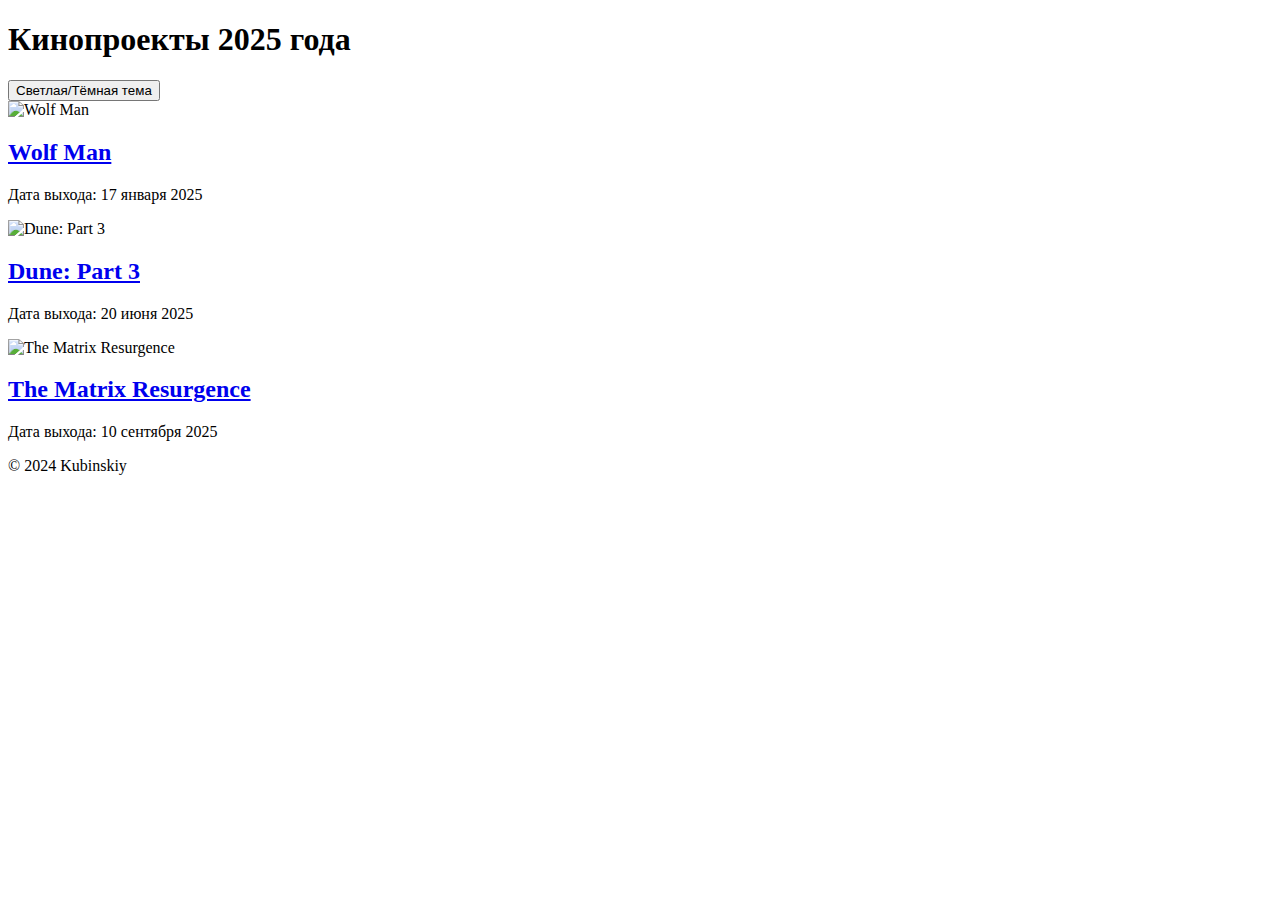
==== index.html @ 0ab006f5 "Create index.html" ====
<!DOCTYPE html>
<html lang="ru">
<head>
    <meta charset="UTF-8">
    <meta name="viewport" content="width=device-width, initial-scale=1.0">
    <title>Кинопроекты 2025 года</title>
    <link rel="stylesheet" href="style.css">
    <script src="script.js" defer></script>
</head>
<body>
    <header>
        <h1>Кинопроекты 2025 года</h1>
        <button id="theme-toggle">Светлая/Тёмная тема</button>
    </header>
    <main>
        <section class="movie-list">
            <article class="movie">
                <img src="images/wolf_man.jpg" alt="Wolf Man">
                <h2><a href="wolf_man.html">Wolf Man</a></h2>
                <p>Дата выхода: 17 января 2025</p>
            </article>
            <article class="movie">
                <img src="images/dune_part_3.jpg" alt="Dune: Part 3">
                <h2><a href="dune.html">Dune: Part 3</a></h2>
                <p>Дата выхода: 20 июня 2025</p>
            </article>
            <article class="movie">
                <img src="images/matrix_resurgence.jpg" alt="The Matrix Resurgence">
                <h2><a href="matrix.html">The Matrix Resurgence</a></h2>
                <p>Дата выхода: 10 сентября 2025</p>
            </article>
        </section>
    </main>
    <footer>
        <p>&copy; 2024 Kubinskiy</p>
    </footer>
</body>
</html>
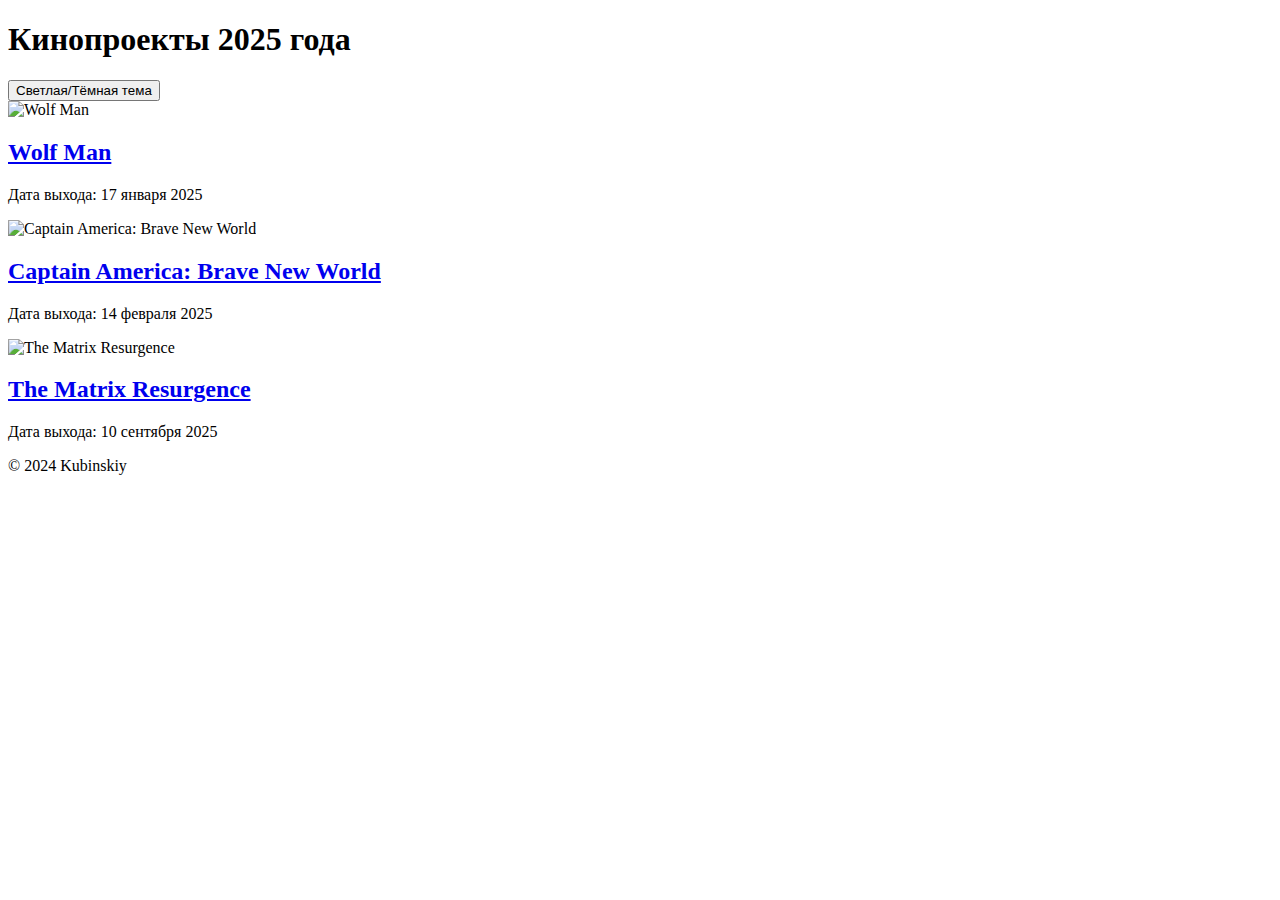
==== commit 13b8ed94: "Update index.html" ====
--- a/index.html
+++ b/index.html
@@ -20,9 +20,9 @@
                 <p>Дата выхода: 17 января 2025</p>
             </article>
             <article class="movie">
-                <img src="images/dune_part_3.jpg" alt="Dune: Part 3">
-                <h2><a href="dune.html">Dune: Part 3</a></h2>
-                <p>Дата выхода: 20 июня 2025</p>
+                <img src="images/captain_america_brave_new_world.jpg" alt="Captain America: Brave New World">
+                <h2><a href="dune.html">Captain America: Brave New World</a></h2>
+                <p>Дата выхода: 14 февраля 2025</p>
             </article>
             <article class="movie">
                 <img src="images/matrix_resurgence.jpg" alt="The Matrix Resurgence">
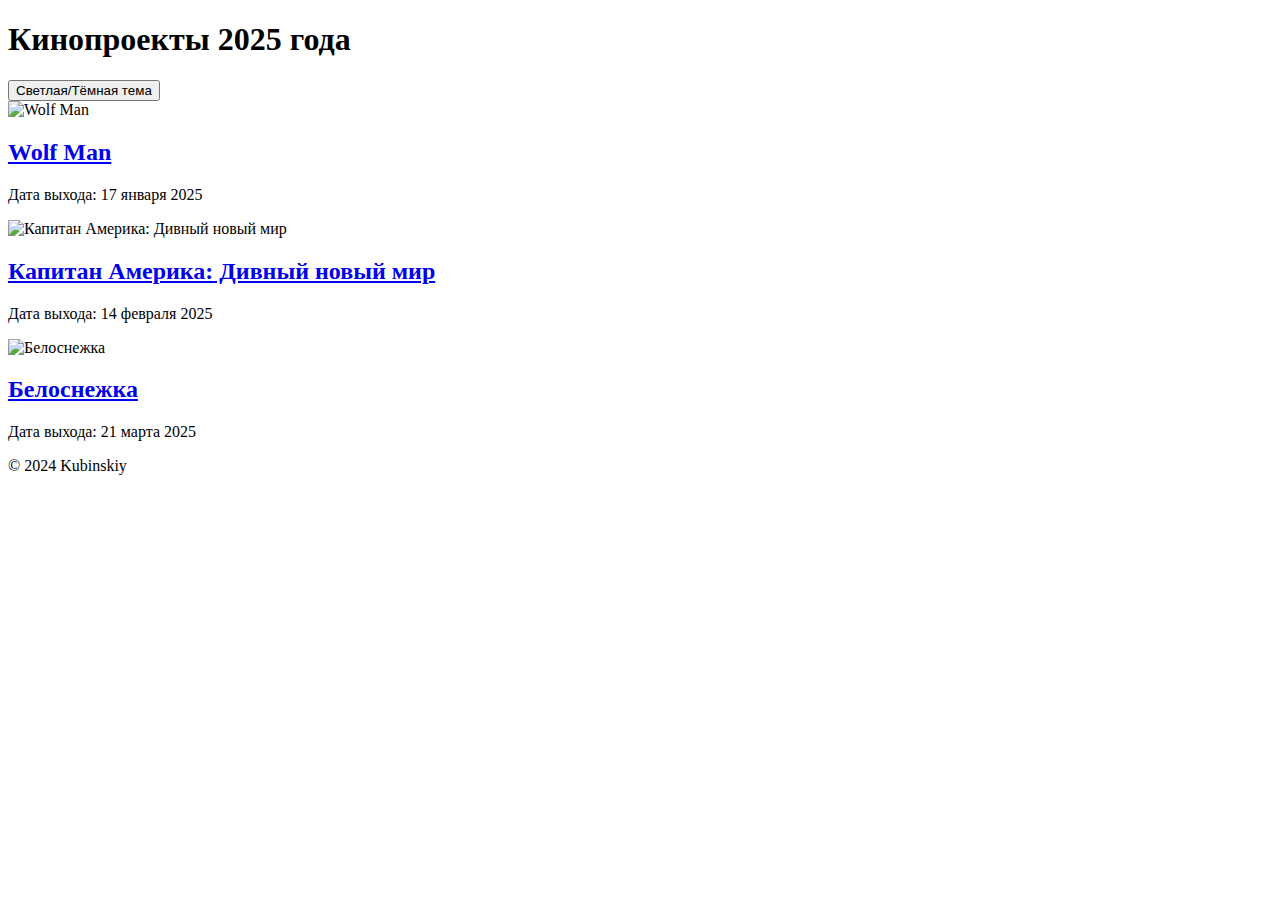
==== commit 36301bd5: "Update index.html" ====
--- a/index.html
+++ b/index.html
@@ -20,14 +20,14 @@
                 <p>Дата выхода: 17 января 2025</p>
             </article>
             <article class="movie">
-                <img src="images/captain_america_brave_new_world.jpg" alt="Captain America: Brave New World">
-                <h2><a href="dune.html">Captain America: Brave New World</a></h2>
+                <img src="images/captain_america_brave_new_world.jpg" alt="Капитан Америка: Дивный новый мир">
+                <h2><a href="captain_america_brave_new_world.html">Капитан Америка: Дивный новый мир</a></h2>
                 <p>Дата выхода: 14 февраля 2025</p>
             </article>
             <article class="movie">
-                <img src="images/matrix_resurgence.jpg" alt="The Matrix Resurgence">
-                <h2><a href="matrix.html">The Matrix Resurgence</a></h2>
-                <p>Дата выхода: 10 сентября 2025</p>
+                <img src="images/snow_white.jpg" alt="Белоснежка">
+                <h2><a href="snow_white.html">Белоснежка</a></h2>
+                <p>Дата выхода: 21 марта 2025</p>
             </article>
         </section>
     </main>
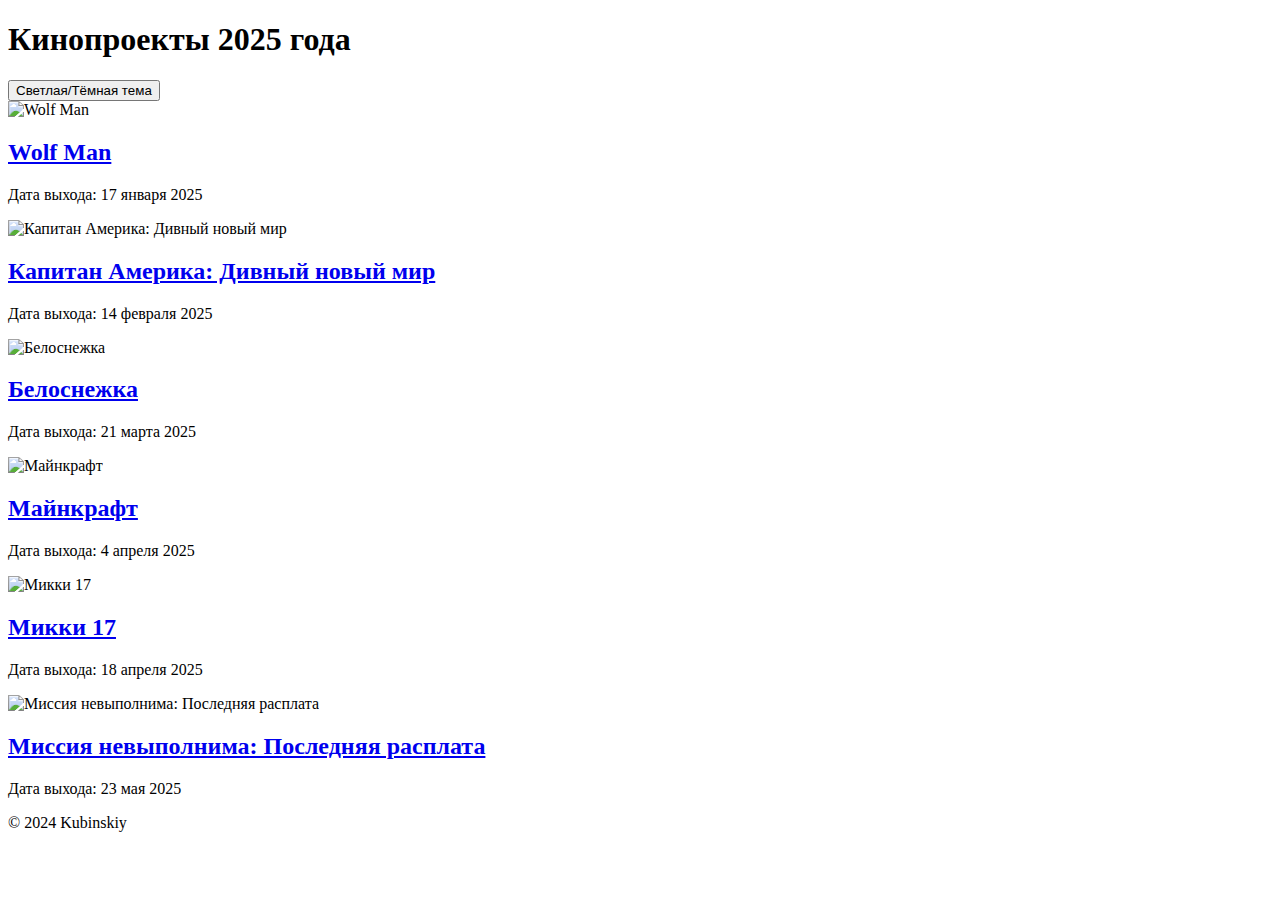
==== commit e2f987d0: "Update index.html" ====
--- a/index.html
+++ b/index.html
@@ -29,6 +29,21 @@
                 <h2><a href="snow_white.html">Белоснежка</a></h2>
                 <p>Дата выхода: 21 марта 2025</p>
             </article>
+            <article class="movie">
+                <img src="images/minecraft.jpg" alt="Майнкрафт">
+                <h2><a href="minecraft.html">Майнкрафт</a></h2>
+                <p>Дата выхода: 4 апреля 2025</p>
+            </article>
+            <article class="movie">
+                <img src="images/mickey_17.jpg" alt="Микки 17">
+                <h2><a href="mickey_17.html">Микки 17</a></h2>
+                <p>Дата выхода: 18 апреля 2025</p>
+            </article>
+            <article class="movie">
+                <img src="images/mission_impossible_the_final_reckoning.jpg" alt="Миссия невыполнима: Последняя расплата">
+                <h2><a href="mission_impossible_the_final_reckoning.html">Миссия невыполнима: Последняя расплата</a></h2>
+                <p>Дата выхода: 23 мая 2025</p>
+            </article>
         </section>
     </main>
     <footer>
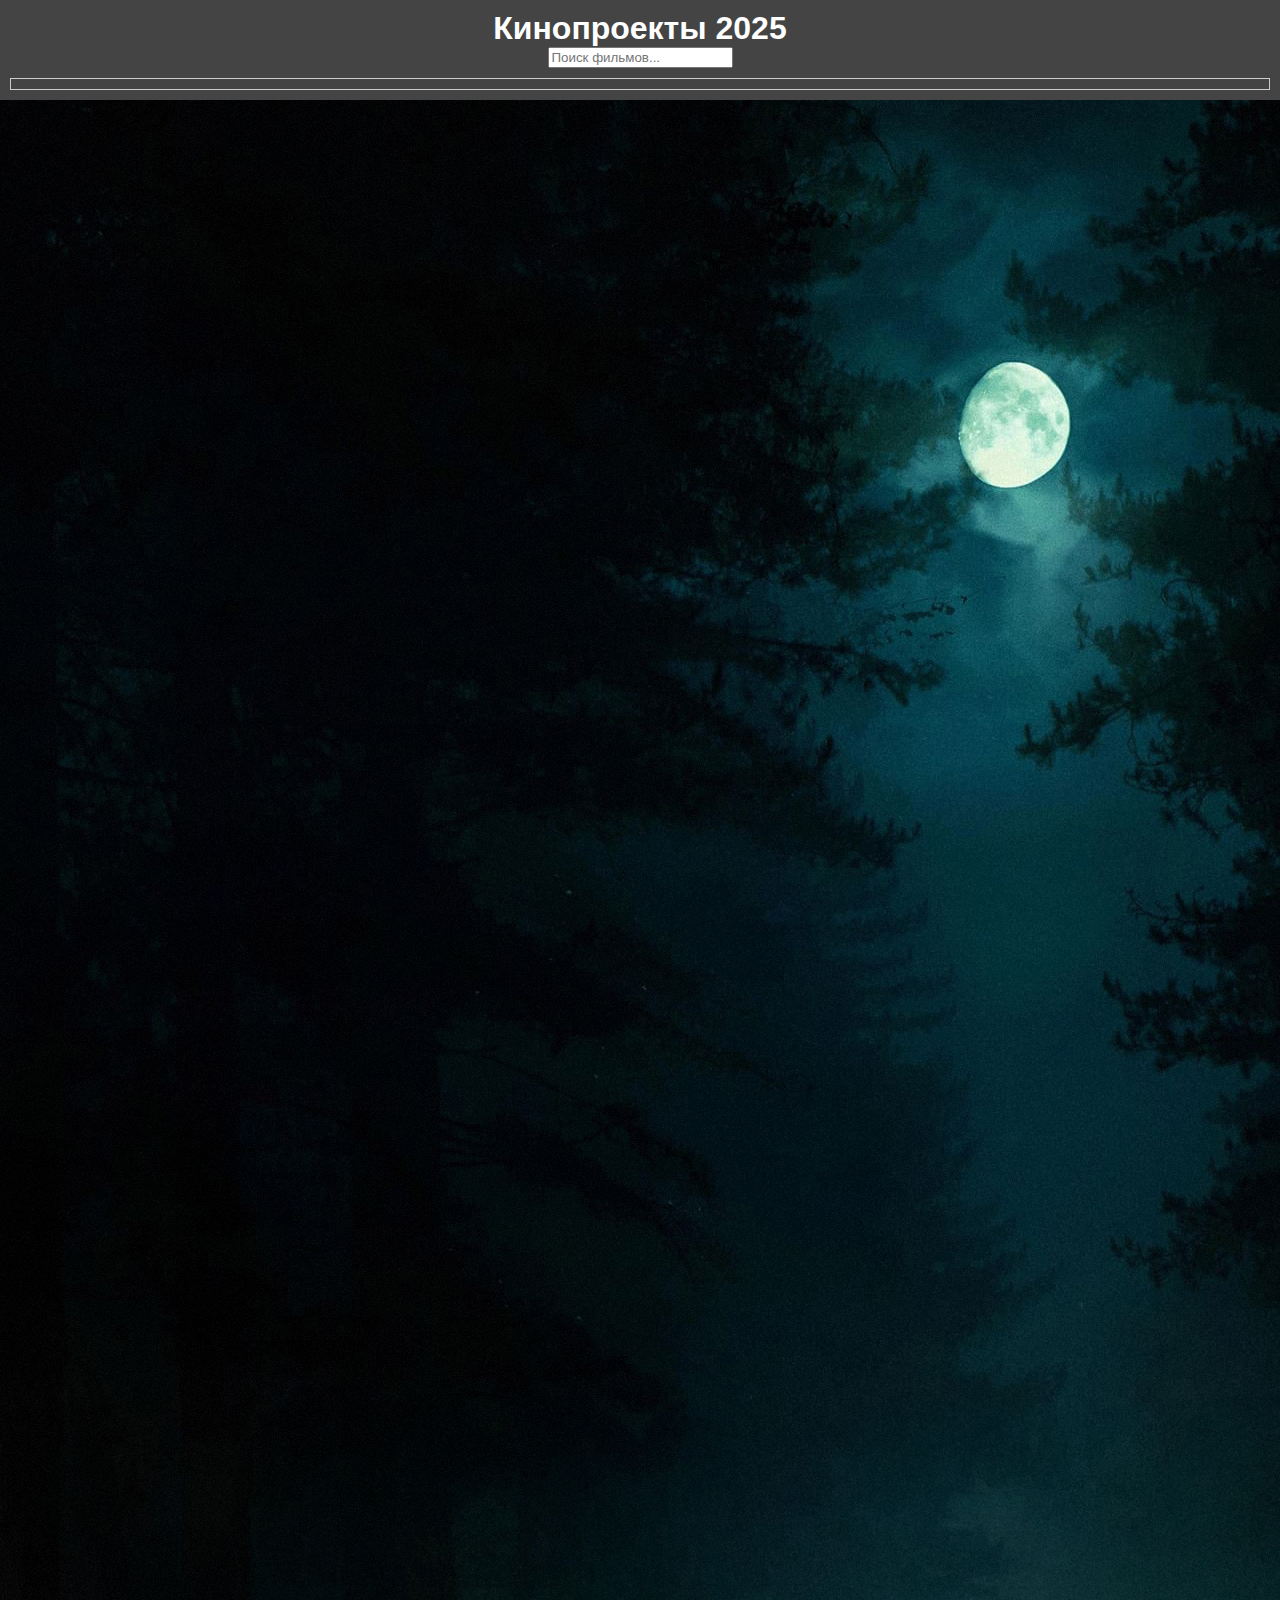
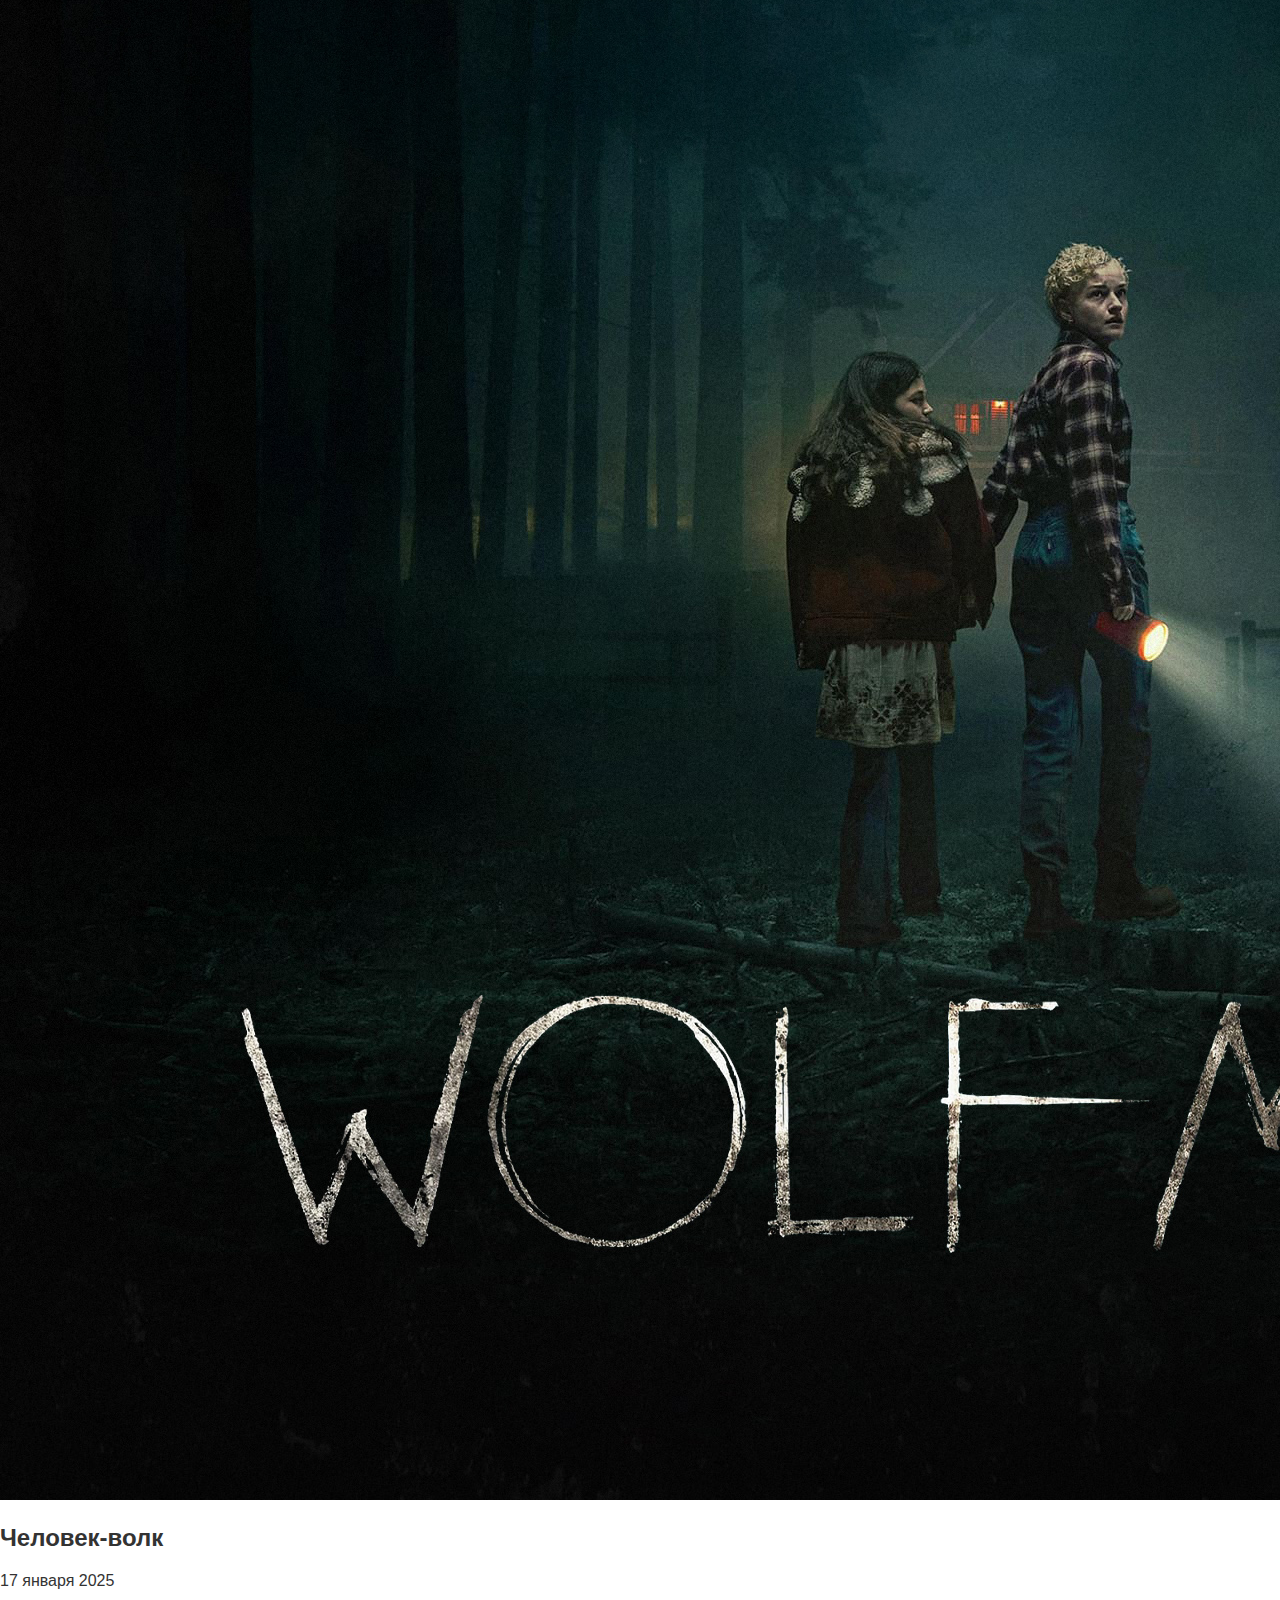
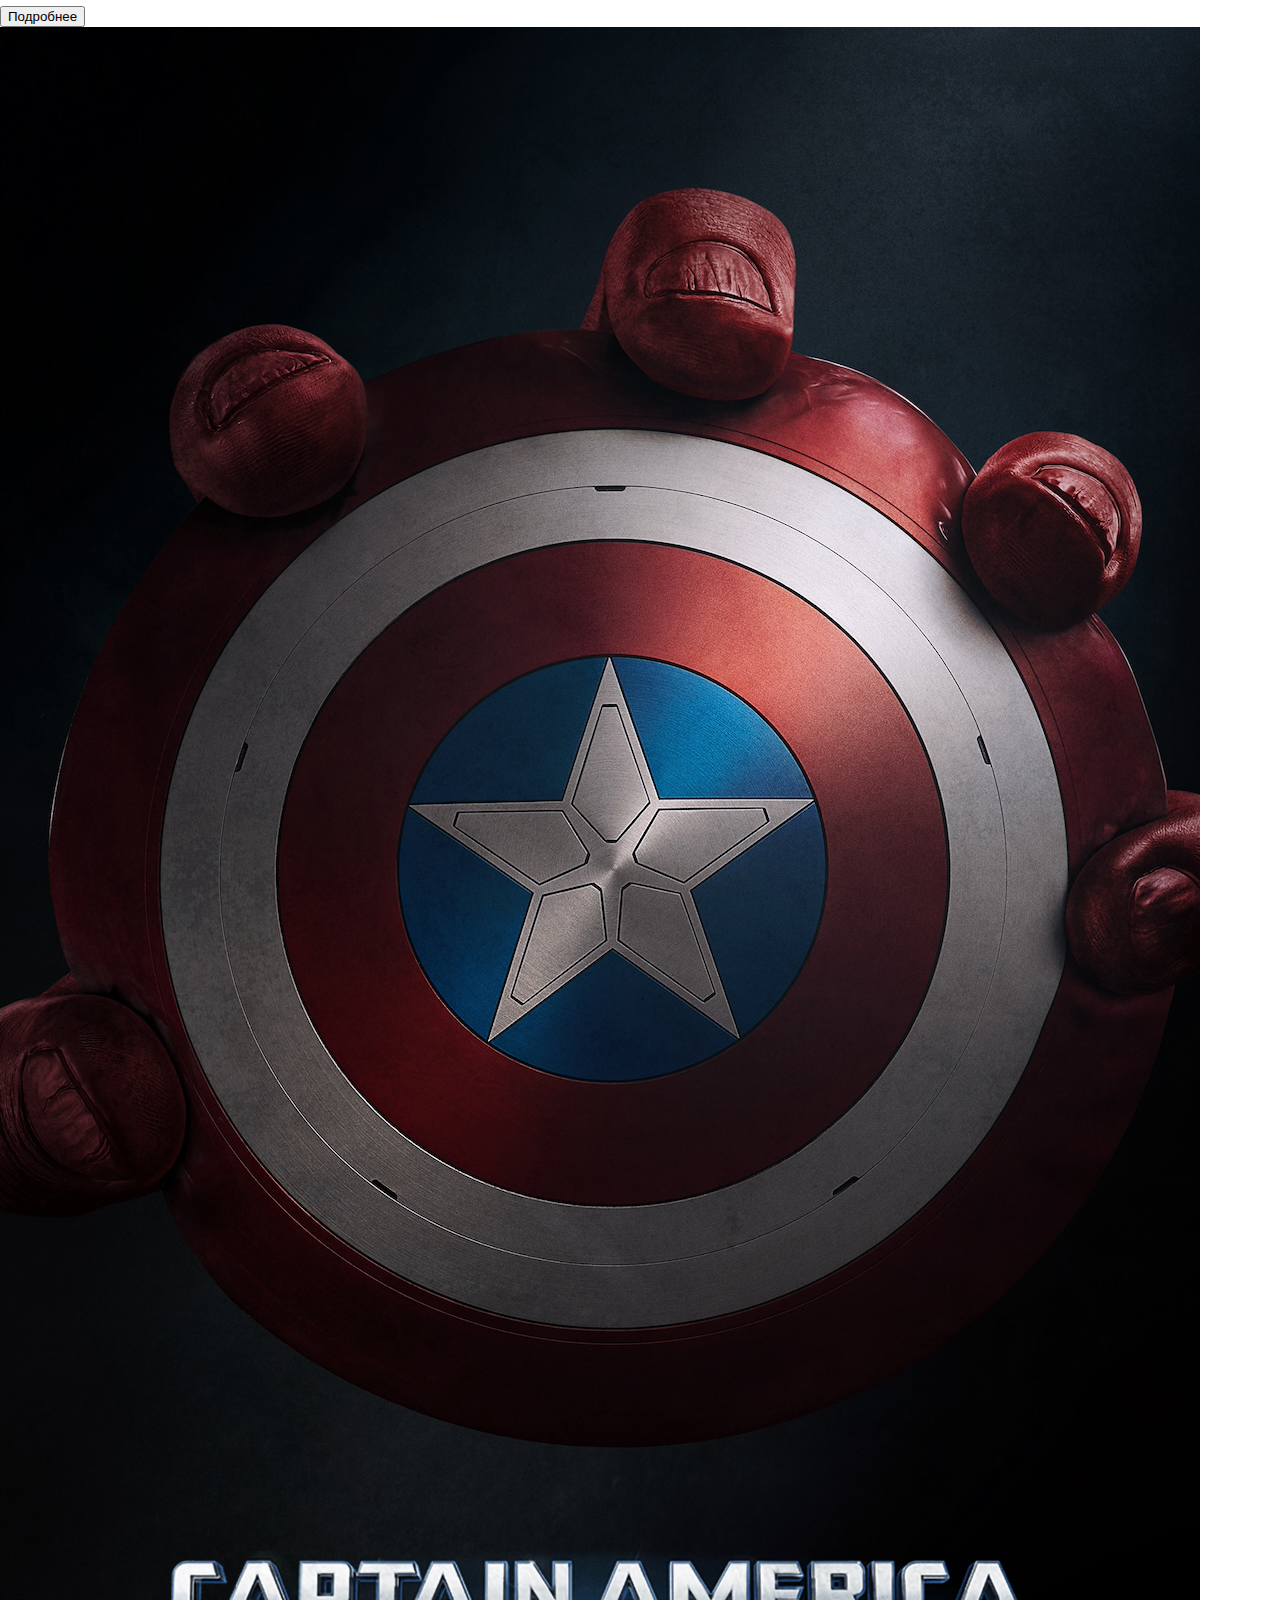
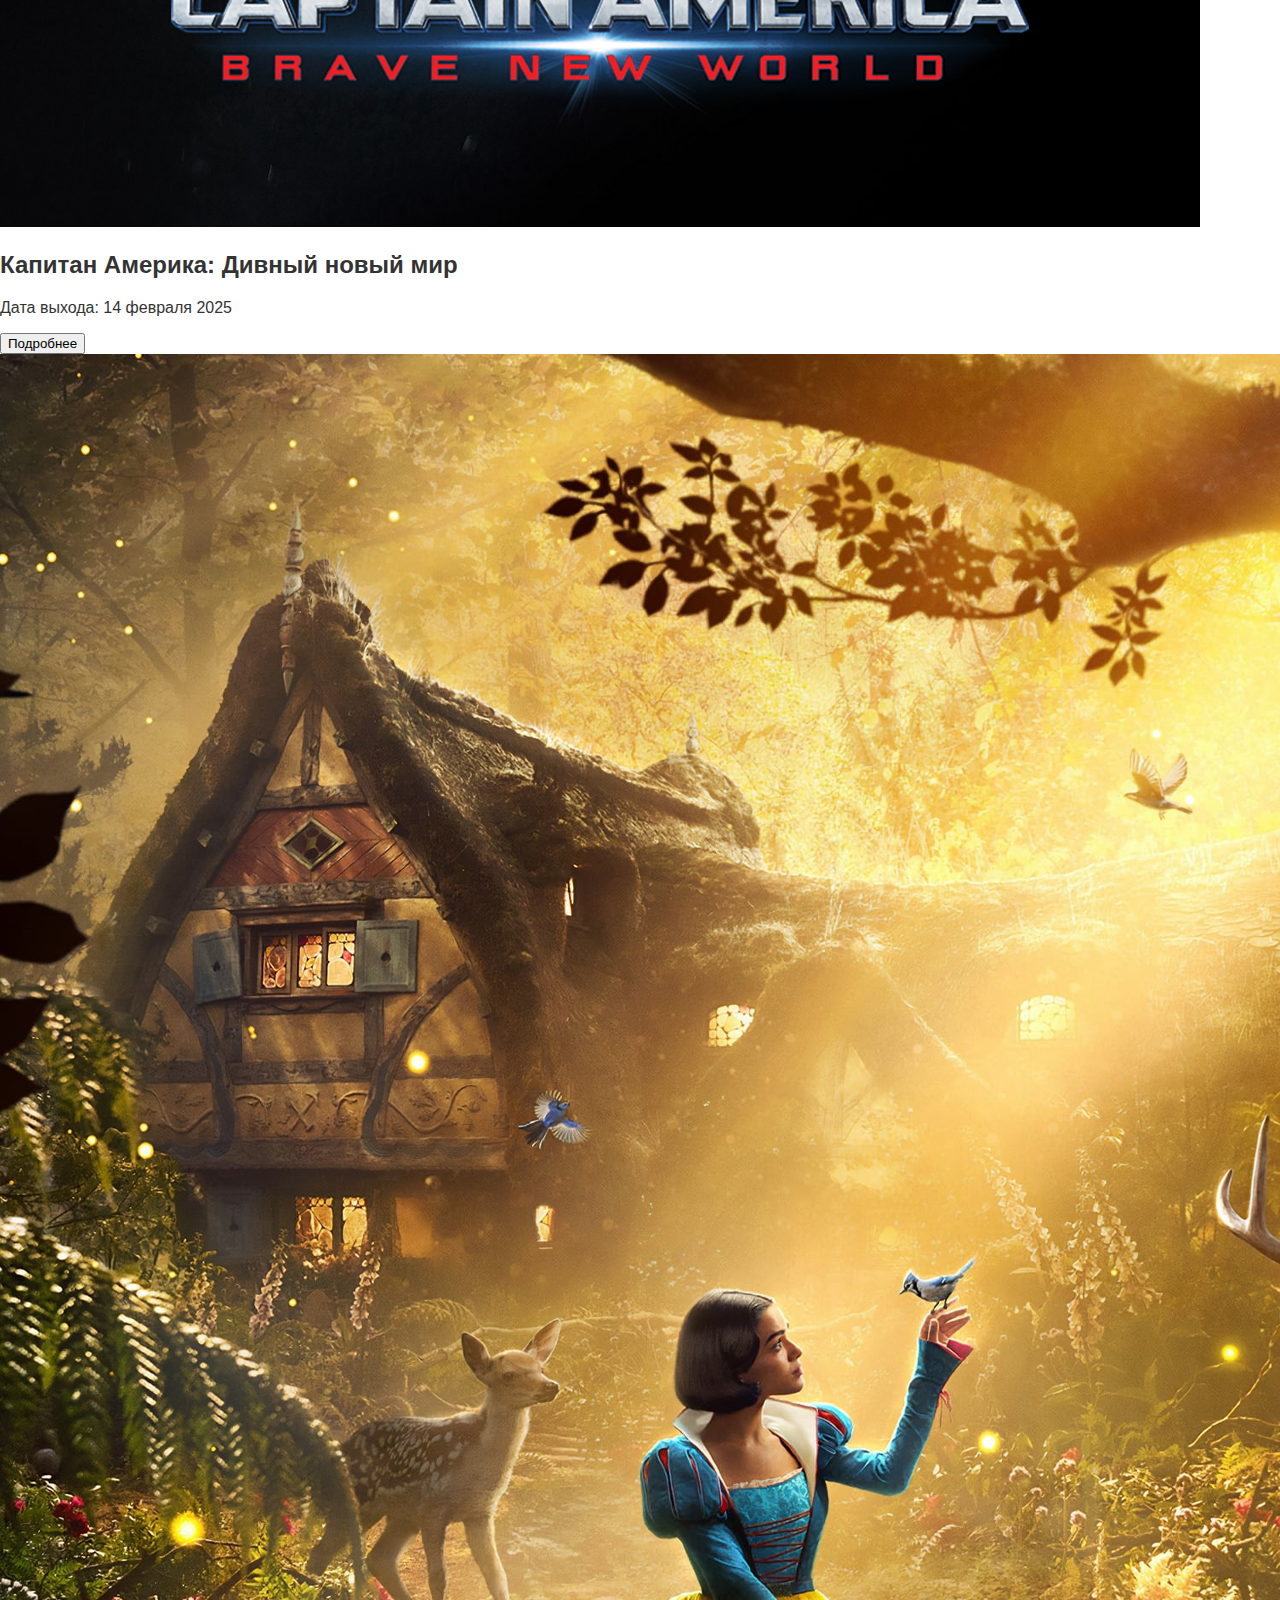
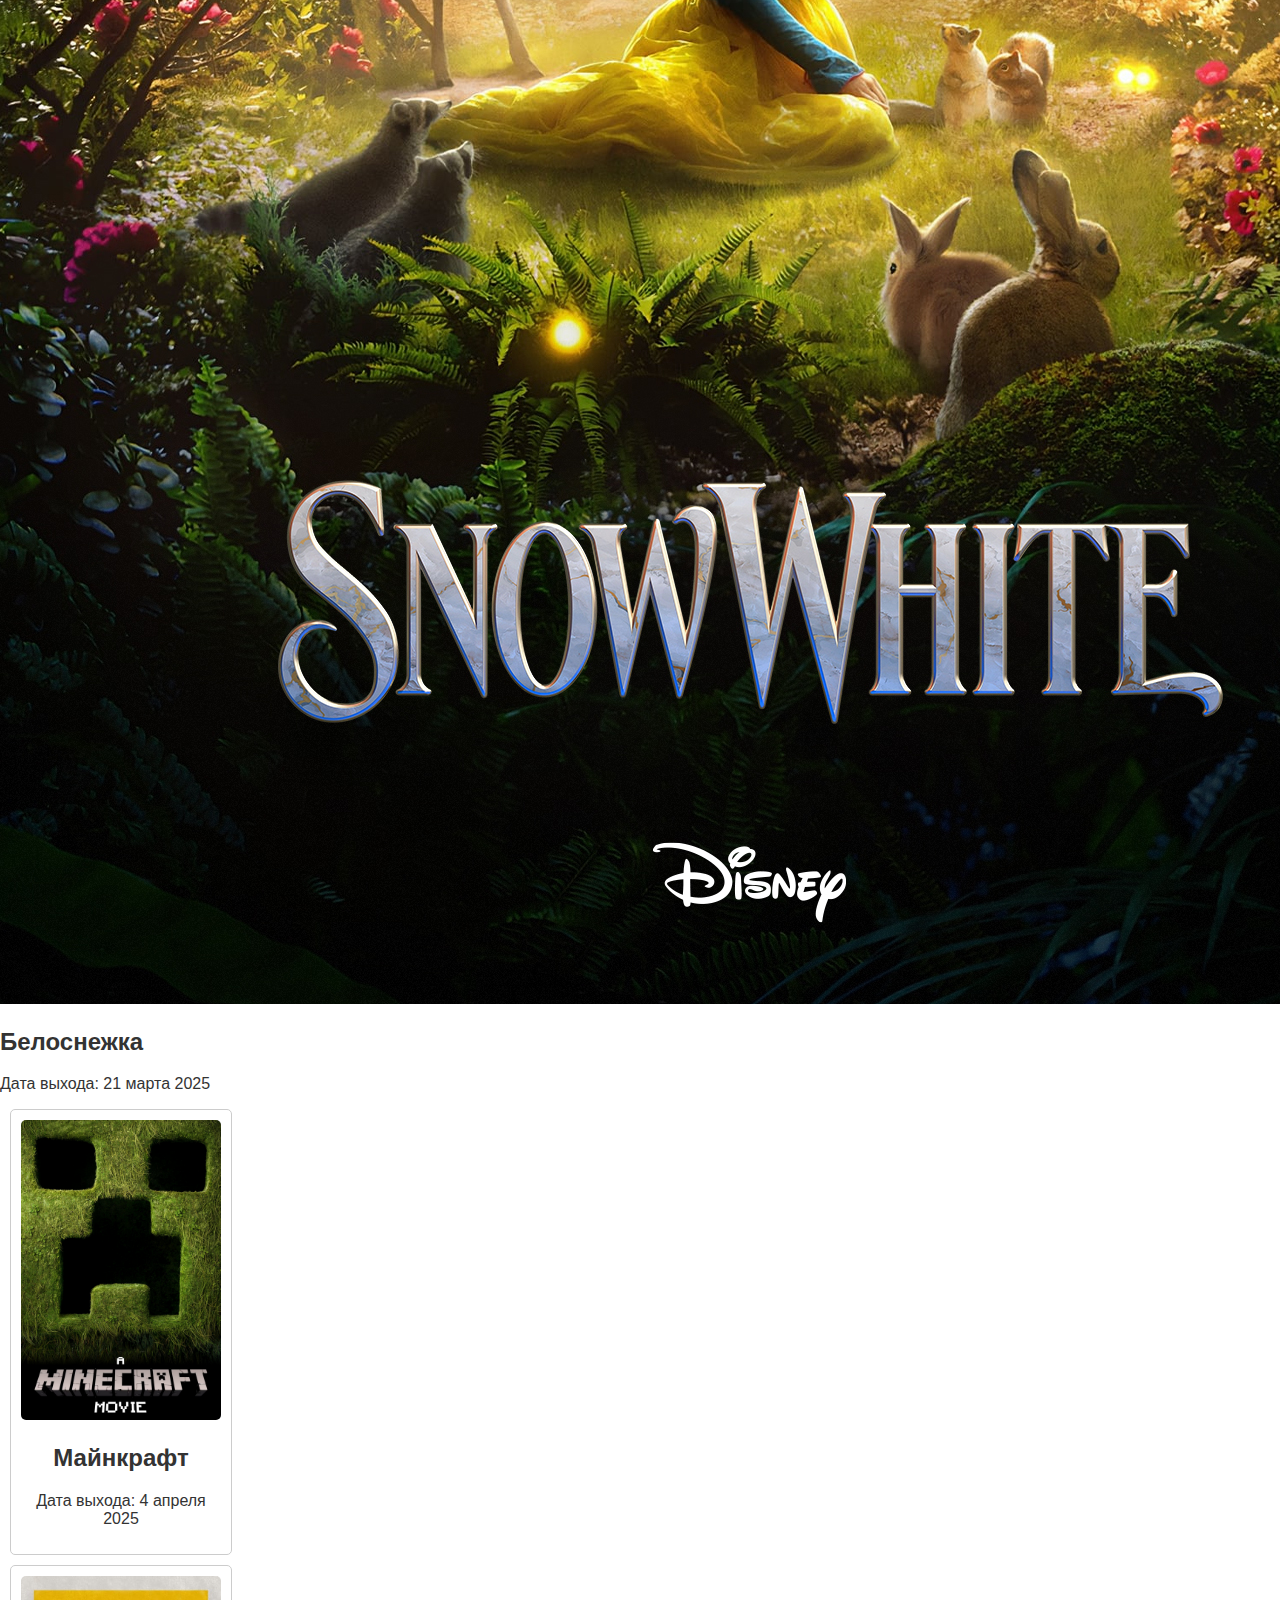
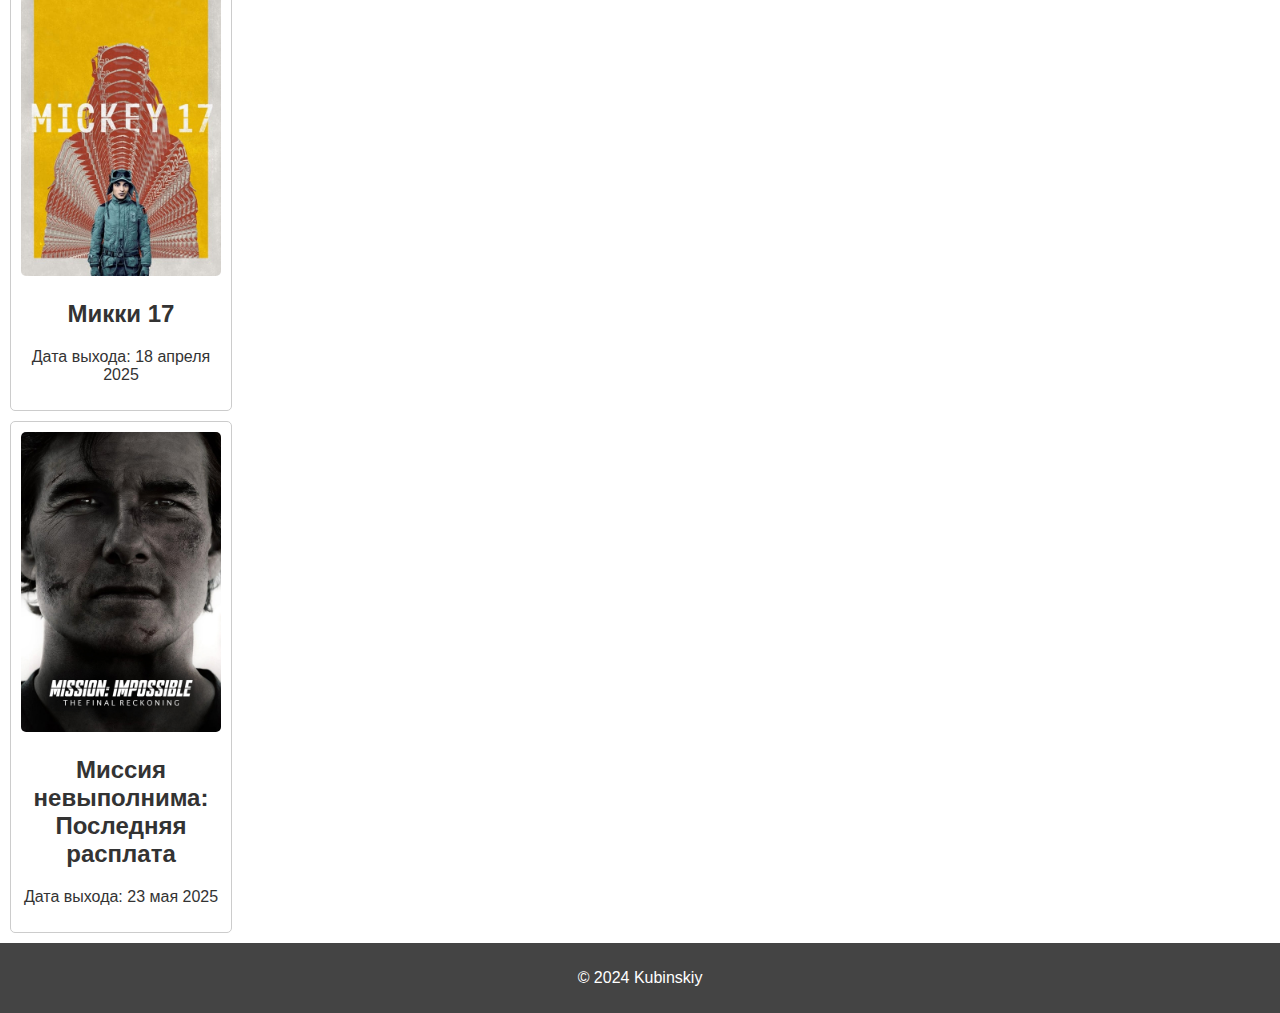
==== commit 8cd186b8: "Update index.html" ====
--- a/index.html
+++ b/index.html
@@ -7,28 +7,35 @@
     <link rel="stylesheet" href="style.css">
     <script src="script.js" defer></script>
 </head>
-<body>
-    <header>
-        <h1>Кинопроекты 2025 года</h1>
-        <button id="theme-toggle">Светлая/Тёмная тема</button>
+<body class="light">
+    <header class="header">
+        <div class="header-content">
+            <h1>Кинопроекты 2025</h1>
+            <input type="text" id="search-bar" placeholder="Поиск фильмов...">
+            <div class="theme-toggle" id="theme-toggle">
+                <span id="theme-icon"></span>
+            </div>
+        </div>
     </header>
-    <main>
-        <section class="movie-list">
-            <article class="movie">
+    <main class="main">
+        <section id="movie-grid">
+            <div class="movie-card">
                 <img src="images/wolf_man.jpg" alt="Wolf Man">
-                <h2><a href="wolf_man.html">Wolf Man</a></h2>
-                <p>Дата выхода: 17 января 2025</p>
-            </article>
-            <article class="movie">
+                <h2>Человек-волк</h2>
+                <p>17 января 2025</p>
+                <button onclick="location.href='wolf_man.html'">Подробнее</button>
+            </div>
+            <div class="movie-card">
                 <img src="images/captain_america_brave_new_world.jpg" alt="Капитан Америка: Дивный новый мир">
-                <h2><a href="captain_america_brave_new_world.html">Капитан Америка: Дивный новый мир</a></h2>
+                <h2>Капитан Америка: Дивный новый мир</h2>
                 <p>Дата выхода: 14 февраля 2025</p>
-            </article>
-            <article class="movie">
+                <button onclick="location.href='captain_america_brave_new_world.html'">Подробнее</button>
+            </div>
+            <div class="movie-card">
                 <img src="images/snow_white.jpg" alt="Белоснежка">
-                <h2><a href="snow_white.html">Белоснежка</a></h2>
+                <h2>Белоснежка</h2>
                 <p>Дата выхода: 21 марта 2025</p>
-            </article>
+            </div>
             <article class="movie">
                 <img src="images/minecraft.jpg" alt="Майнкрафт">
                 <h2><a href="minecraft.html">Майнкрафт</a></h2>
--- a/style.css
+++ b/style.css
@@ -0,0 +1,79 @@
+:root {
+    --bg-color-light: #ffffff;
+    --text-color-light: #333333;
+    --bg-color-dark: #121212;
+    --text-color-dark: #ffffff;
+}
+
+body.light {
+    background-color: var(--bg-color-light);
+    color: var(--text-color-light);
+}
+
+body.dark {
+    background-color: var(--bg-color-dark);
+    color: var(--text-color-dark);
+}
+
+body {
+    font-family: Arial, sans-serif;
+    margin: 0;
+    padding: 0;
+    transition: background-color 0.3s, color 0.3s;
+}
+
+header {
+    background-color: #444;
+    color: #fff;
+    padding: 10px;
+    text-align: center;
+}
+
+header h1 {
+    margin: 0;
+}
+
+#theme-toggle {
+    background: none;
+    border: 1px solid #ccc;
+    color: inherit;
+    padding: 5px 10px;
+    cursor: pointer;
+    margin-top: 10px;
+}
+
+.movie-list {
+    display: flex;
+    flex-wrap: wrap;
+    justify-content: center;
+    padding: 20px;
+}
+
+.movie {
+    margin: 10px;
+    padding: 10px;
+    border: 1px solid #ccc;
+    border-radius: 5px;
+    text-align: center;
+    max-width: 200px;
+    background-color: rgba(255, 255, 255, 0.8);
+    transition: background-color 0.3s;
+}
+
+.movie img {
+    width: 100%;
+    height: auto;
+    border-radius: 5px;
+}
+
+.movie a {
+    color: inherit;
+    text-decoration: none;
+}
+
+footer {
+    background-color: #444;
+    color: #fff;
+    text-align: center;
+    padding: 10px;
+}
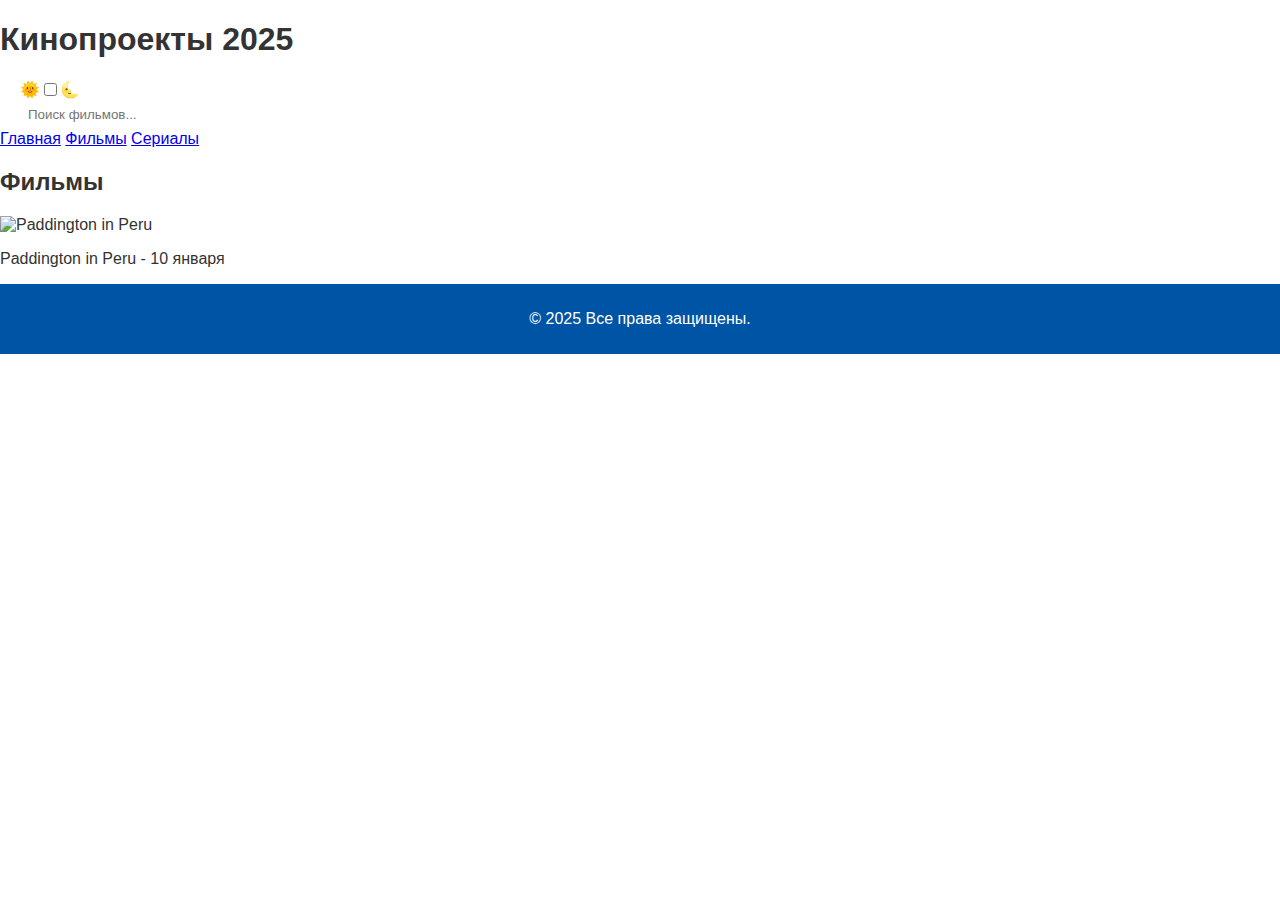
==== commit 1f56def1: "Update index.html" ====
--- a/index.html
+++ b/index.html
@@ -1,60 +1,44 @@
 <!DOCTYPE html>
-<html lang="ru">
+<html lang="en">
 <head>
-    <meta charset="UTF-8">
-    <meta name="viewport" content="width=device-width, initial-scale=1.0">
-    <title>Кинопроекты 2025 года</title>
-    <link rel="stylesheet" href="style.css">
-    <script src="script.js" defer></script>
+  <meta charset="UTF-8">
+  <meta name="viewport" content="width=device-width, initial-scale=1.0">
+  <title>Кинопроекты 2025</title>
+  <link rel="stylesheet" href="style.css">
+  <link rel="stylesheet" href="darkmode.css" id="theme-link">
+  <script src="script.js" defer></script>
 </head>
-<body class="light">
-    <header class="header">
-        <div class="header-content">
-            <h1>Кинопроекты 2025</h1>
-            <input type="text" id="search-bar" placeholder="Поиск фильмов...">
-            <div class="theme-toggle" id="theme-toggle">
-                <span id="theme-icon"></span>
-            </div>
-        </div>
-    </header>
-    <main class="main">
-        <section id="movie-grid">
-            <div class="movie-card">
-                <img src="images/wolf_man.jpg" alt="Wolf Man">
-                <h2>Человек-волк</h2>
-                <p>17 января 2025</p>
-                <button onclick="location.href='wolf_man.html'">Подробнее</button>
-            </div>
-            <div class="movie-card">
-                <img src="images/captain_america_brave_new_world.jpg" alt="Капитан Америка: Дивный новый мир">
-                <h2>Капитан Америка: Дивный новый мир</h2>
-                <p>Дата выхода: 14 февраля 2025</p>
-                <button onclick="location.href='captain_america_brave_new_world.html'">Подробнее</button>
-            </div>
-            <div class="movie-card">
-                <img src="images/snow_white.jpg" alt="Белоснежка">
-                <h2>Белоснежка</h2>
-                <p>Дата выхода: 21 марта 2025</p>
-            </div>
-            <article class="movie">
-                <img src="images/minecraft.jpg" alt="Майнкрафт">
-                <h2><a href="minecraft.html">Майнкрафт</a></h2>
-                <p>Дата выхода: 4 апреля 2025</p>
-            </article>
-            <article class="movie">
-                <img src="images/mickey_17.jpg" alt="Микки 17">
-                <h2><a href="mickey_17.html">Микки 17</a></h2>
-                <p>Дата выхода: 18 апреля 2025</p>
-            </article>
-            <article class="movie">
-                <img src="images/mission_impossible_the_final_reckoning.jpg" alt="Миссия невыполнима: Последняя расплата">
-                <h2><a href="mission_impossible_the_final_reckoning.html">Миссия невыполнима: Последняя расплата</a></h2>
-                <p>Дата выхода: 23 мая 2025</p>
-            </article>
-        </section>
-    </main>
-    <footer>
-        <p>&copy; 2024 Kubinskiy</p>
-    </footer>
+<body>
+  <header>
+    <h1>Кинопроекты 2025</h1>
+    <div class="theme-toggle">
+      <span>🌞</span>
+      <input type="checkbox" id="theme-switch">
+      <span>🌜</span>
+    </div>
+    <input type="text" id="search-bar" placeholder="Поиск фильмов...">
+  </header>
+
+  <nav>
+    <a href="index.html">Главная</a>
+    <a href="movies.html">Фильмы</a>
+    <a href="series.html">Сериалы</a>
+  </nav>
+
+  <section id="movie-carousel">
+    <h2>Фильмы</h2>
+    <div class="carousel">
+      <!-- Добавь сюда карусель с фильмами (аналогично в movies.html и series.html) -->
+      <div class="carousel-item">
+        <img src="images/Paddington_in_Peru.jpg" alt="Paddington in Peru">
+        <p>Paddington in Peru - 10 января</p>
+      </div>
+      <!-- Другие фильмы по списку -->
+    </div>
+  </section>
+
+  <footer>
+    <p>&copy; 2025 Все права защищены.</p>
+  </footer>
 </body>
 </html>
--- a/style.css
+++ b/style.css
@@ -1,18 +1,10 @@
 :root {
-    --bg-color-light: #ffffff;
-    --text-color-light: #333333;
-    --bg-color-dark: #121212;
-    --text-color-dark: #ffffff;
-}
-
-body.light {
-    background-color: var(--bg-color-light);
-    color: var(--text-color-light);
-}
-
-body.dark {
-    background-color: var(--bg-color-dark);
-    color: var(--text-color-dark);
+    --bg-light: #ffffff;
+    --bg-dark: #121212;
+    --text-light: #333333;
+    --text-dark: #ffffff;
+    --primary-color: #0054a6;
+    --secondary-color: #ff9500;
 }
 
 body {
@@ -22,58 +14,97 @@
     transition: background-color 0.3s, color 0.3s;
 }
 
-header {
-    background-color: #444;
-    color: #fff;
-    padding: 10px;
-    text-align: center;
+body.light {
+    background-color: var(--bg-light);
+    color: var(--text-light);
 }
 
-header h1 {
-    margin: 0;
+body.dark {
+    background-color: var(--bg-dark);
+    color: var(--text-dark);
 }
 
-#theme-toggle {
-    background: none;
-    border: 1px solid #ccc;
-    color: inherit;
-    padding: 5px 10px;
-    cursor: pointer;
-    margin-top: 10px;
+.header {
+    display: flex;
+    justify-content: space-between;
+    align-items: center;
+    background-color: var(--primary-color);
+    color: #fff;
+    padding: 10px 20px;
 }
 
-.movie-list {
+.header-content {
     display: flex;
-    flex-wrap: wrap;
-    justify-content: center;
+    align-items: center;
+}
+
+#search-bar {
+    padding: 8px;
+    border: none;
+    border-radius: 4px;
+    margin-left: 20px;
+}
+
+.theme-toggle {
+    display: flex;
+    align-items: center;
+    cursor: pointer;
+    margin-left: 20px;
+}
+
+#theme-icon {
+    width: 20px;
+    height: 20px;
+    background-image: url('images/sun_icon.png'); /* Иконка для светлой темы */
+    background-size: contain;
+    transition: background-image 0.3s;
+}
+
+body.dark #theme-icon {
+    background-image: url('images/moon_icon.png'); /* Иконка для тёмной темы */
+}
+
+.main {
     padding: 20px;
 }
 
-.movie {
-    margin: 10px;
-    padding: 10px;
-    border: 1px solid #ccc;
-    border-radius: 5px;
+#movie-grid {
+    display: grid;
+    grid-template-columns: repeat(auto-fill, minmax(200px, 1fr));
+    gap: 20px;
+}
+
+.movie-card {
+    background-color: rgba(255, 255, 255, 0.1);
+    padding: 15px;
+    border-radius: 10px;
     text-align: center;
-    max-width: 200px;
-    background-color: rgba(255, 255, 255, 0.8);
     transition: background-color 0.3s;
 }
 
-.movie img {
+.movie-card img {
     width: 100%;
-    height: auto;
-    border-radius: 5px;
+    border-radius: 8px;
 }
 
-.movie a {
-    color: inherit;
-    text-decoration: none;
+.movie-card button {
+    margin-top: 10px;
+    padding: 8px 12px;
+    border: none;
+    background-color: var(--secondary-color);
+    color: #fff;
+    cursor: pointer;
+    border-radius: 5px;
+    transition: background-color 0.3s;
+}
+
+.movie-card button:hover {
+    background-color: var(--primary-color);
 }
 
 footer {
-    background-color: #444;
-    color: #fff;
     text-align: center;
     padding: 10px;
+    background-color: var(--primary-color);
+    color: #fff;
 }
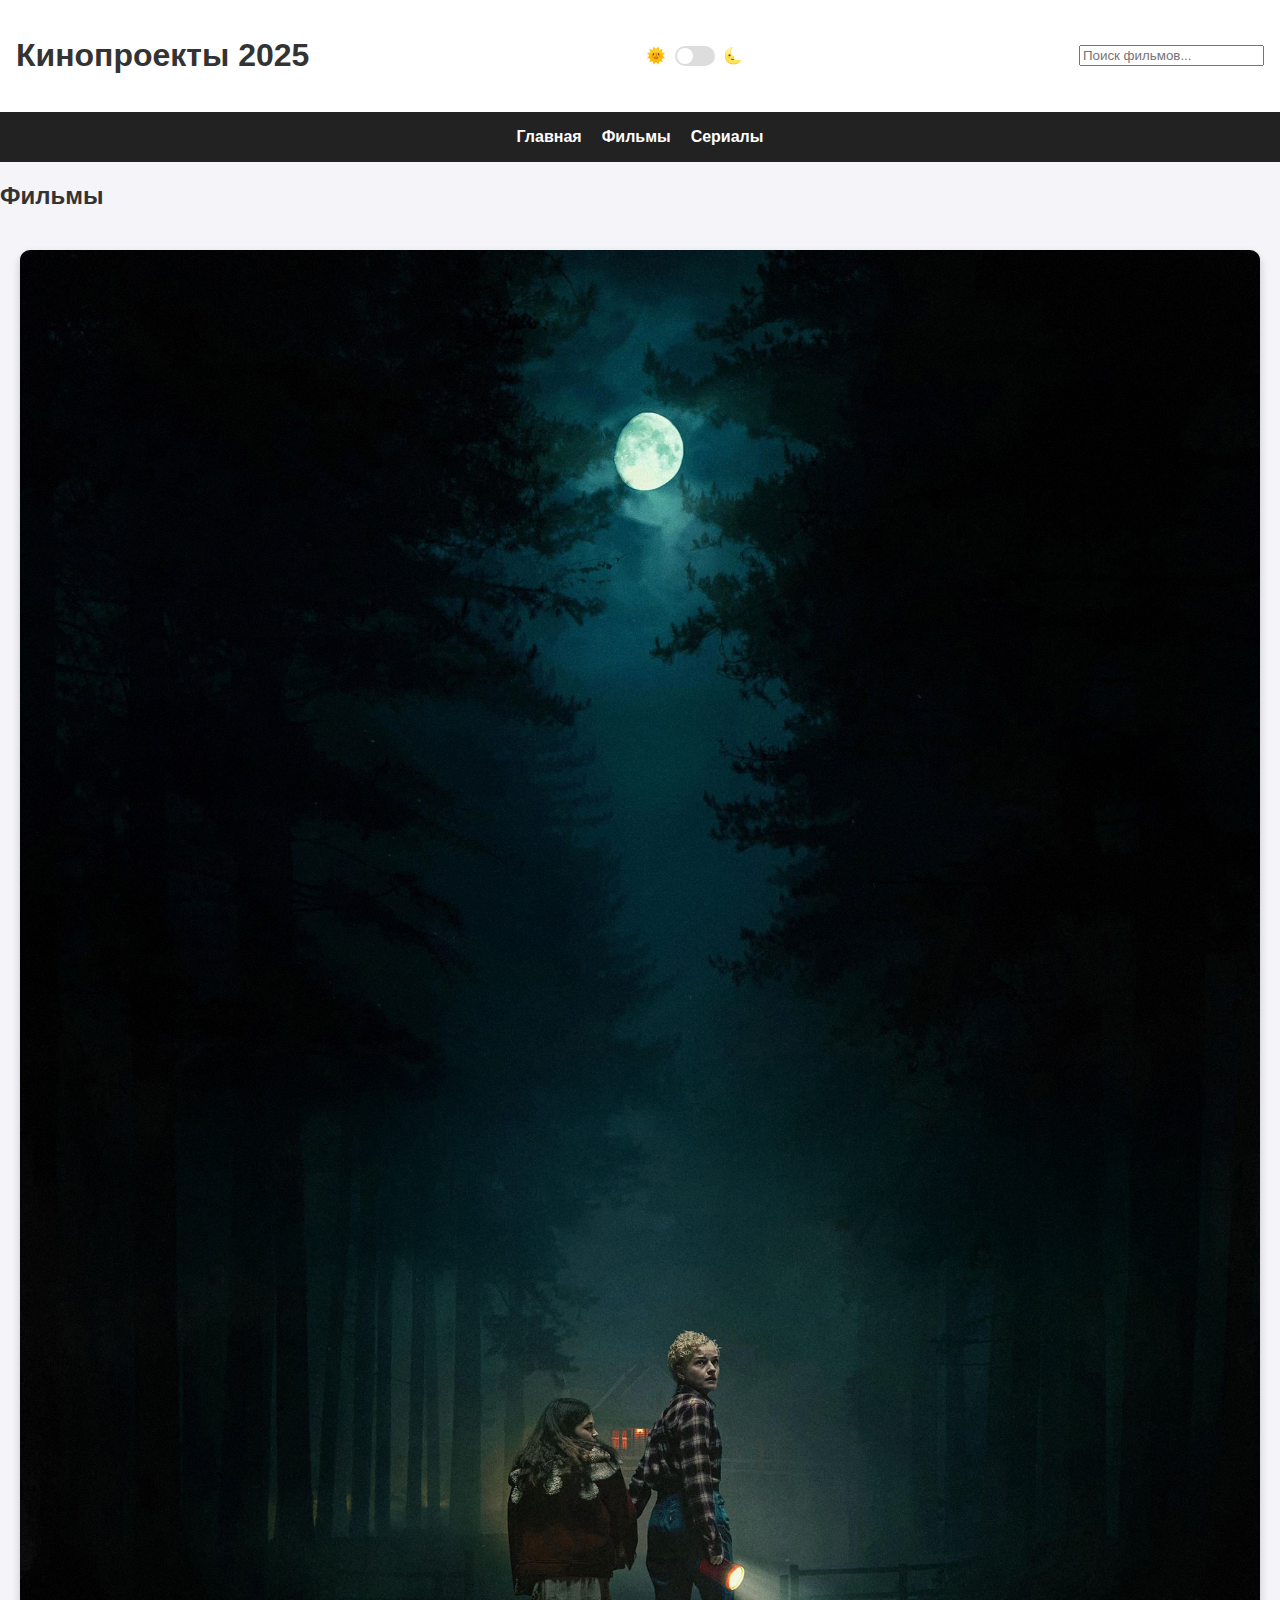
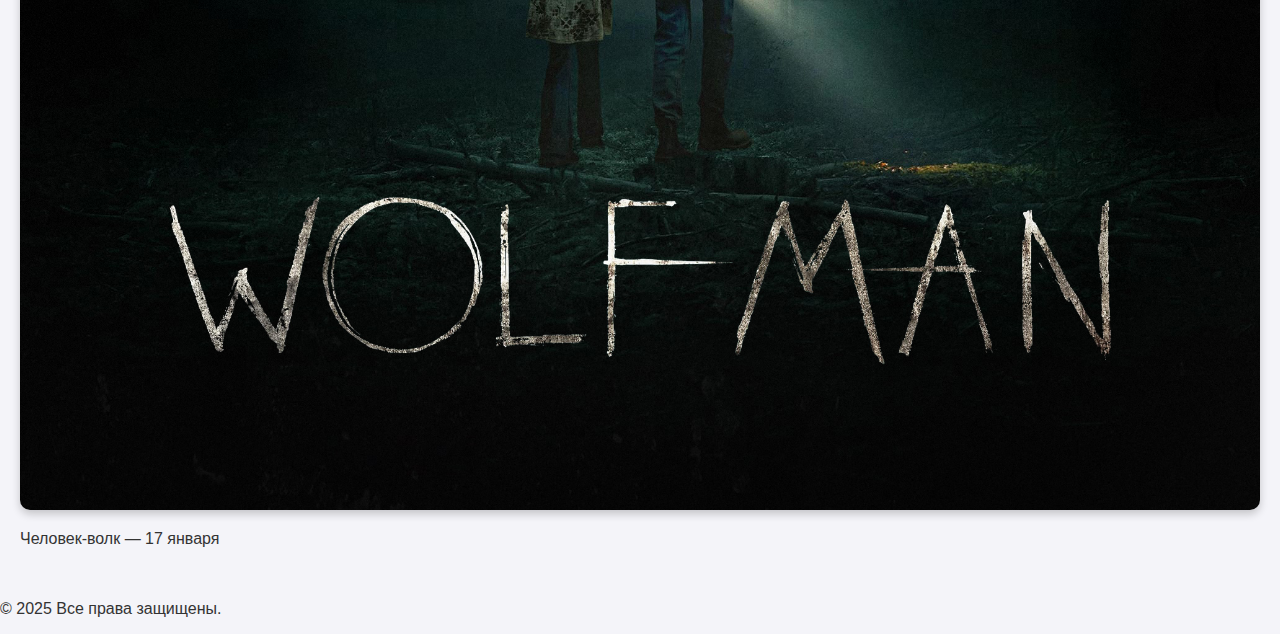
==== commit 6d87669d: "Update index.html" ====
--- a/index.html
+++ b/index.html
@@ -30,8 +30,8 @@
     <div class="carousel">
       <!-- Добавь сюда карусель с фильмами (аналогично в movies.html и series.html) -->
       <div class="carousel-item">
-        <img src="images/Paddington_in_Peru.jpg" alt="Paddington in Peru">
-        <p>Paddington in Peru - 10 января</p>
+        <img src="images/wolf_man.jpg" alt="Человек-волк">
+        <p>Человек-волк — 17 января</p>
       </div>
       <!-- Другие фильмы по списку -->
     </div>
--- a/style.css
+++ b/style.css
@@ -1,110 +1,86 @@
-:root {
-    --bg-light: #ffffff;
-    --bg-dark: #121212;
-    --text-light: #333333;
-    --text-dark: #ffffff;
-    --primary-color: #0054a6;
-    --secondary-color: #ff9500;
+body {
+  font-family: Arial, sans-serif;
+  background-color: #f4f4f9;
+  color: #333;
+  margin: 0;
 }
 
-body {
-    font-family: Arial, sans-serif;
-    margin: 0;
-    padding: 0;
-    transition: background-color 0.3s, color 0.3s;
-}
-
-body.light {
-    background-color: var(--bg-light);
-    color: var(--text-light);
-}
-
-body.dark {
-    background-color: var(--bg-dark);
-    color: var(--text-dark);
-}
-
-.header {
-    display: flex;
-    justify-content: space-between;
-    align-items: center;
-    background-color: var(--primary-color);
-    color: #fff;
-    padding: 10px 20px;
-}
-
-.header-content {
-    display: flex;
-    align-items: center;
-}
-
-#search-bar {
-    padding: 8px;
-    border: none;
-    border-radius: 4px;
-    margin-left: 20px;
+header {
+  display: flex;
+  justify-content: space-between;
+  align-items: center;
+  padding: 1em;
+  background-color: #fff;
+  box-shadow: 0 4px 8px rgba(0,0,0,0.1);
 }
 
 .theme-toggle {
-    display: flex;
-    align-items: center;
-    cursor: pointer;
-    margin-left: 20px;
+  display: flex;
+  align-items: center;
 }
 
-#theme-icon {
-    width: 20px;
-    height: 20px;
-    background-image: url('images/sun_icon.png'); /* Иконка для светлой темы */
-    background-size: contain;
-    transition: background-image 0.3s;
+.theme-toggle input {
+  appearance: none;
+  width: 40px;
+  height: 20px;
+  background: #ddd;
+  border-radius: 10px;
+  position: relative;
+  cursor: pointer;
 }
 
-body.dark #theme-icon {
-    background-image: url('images/moon_icon.png'); /* Иконка для тёмной темы */
+.theme-toggle input:checked {
+  background: #333;
 }
 
-.main {
-    padding: 20px;
+.theme-toggle span {
+  margin: 0 5px;
 }
 
-#movie-grid {
-    display: grid;
-    grid-template-columns: repeat(auto-fill, minmax(200px, 1fr));
-    gap: 20px;
+.theme-toggle input::before {
+  content: '';
+  position: absolute;
+  width: 16px;
+  height: 16px;
+  background: #fff;
+  border-radius: 50%;
+  top: 2px;
+  left: 2px;
+  transition: 0.3s;
 }
 
-.movie-card {
-    background-color: rgba(255, 255, 255, 0.1);
-    padding: 15px;
-    border-radius: 10px;
-    text-align: center;
-    transition: background-color 0.3s;
+.theme-toggle input:checked::before {
+  left: 22px;
 }
 
-.movie-card img {
-    width: 100%;
-    border-radius: 8px;
+nav {
+  display: flex;
+  justify-content: center;
+  gap: 20px;
+  padding: 1em;
+  background-color: #222;
+  color: #fff;
 }
 
-.movie-card button {
-    margin-top: 10px;
-    padding: 8px 12px;
-    border: none;
-    background-color: var(--secondary-color);
-    color: #fff;
-    cursor: pointer;
-    border-radius: 5px;
-    transition: background-color 0.3s;
+nav a {
+  color: #fff;
+  text-decoration: none;
+  font-weight: bold;
 }
 
-.movie-card button:hover {
-    background-color: var(--primary-color);
+.carousel {
+  display: flex;
+  overflow-x: auto;
+  gap: 20px;
+  padding: 20px;
 }
 
-footer {
-    text-align: center;
-    padding: 10px;
-    background-color: var(--primary-color);
-    color: #fff;
+.carousel-item {
+  min-width: 200px;
 }
+
+.carousel-item img {
+  width: 100%;
+  border-radius: 10px;
+  box-shadow: 0 4px 8px rgba(0, 0, 0, 0.2);
+}
--- a/darkmode.css
+++ b/darkmode.css
@@ -0,0 +1,16 @@
+body.dark-mode {
+  background-color: #121212;
+  color: #e0e0e0;
+}
+
+header.dark-mode {
+  background-color: #1f1f1f;
+}
+
+nav.dark-mode {
+  background-color: #1f1f1f;
+}
+
+.carousel-item.dark-mode img {
+  box-shadow: 0 4px 8px rgba(255, 255, 255, 0.2);
+}
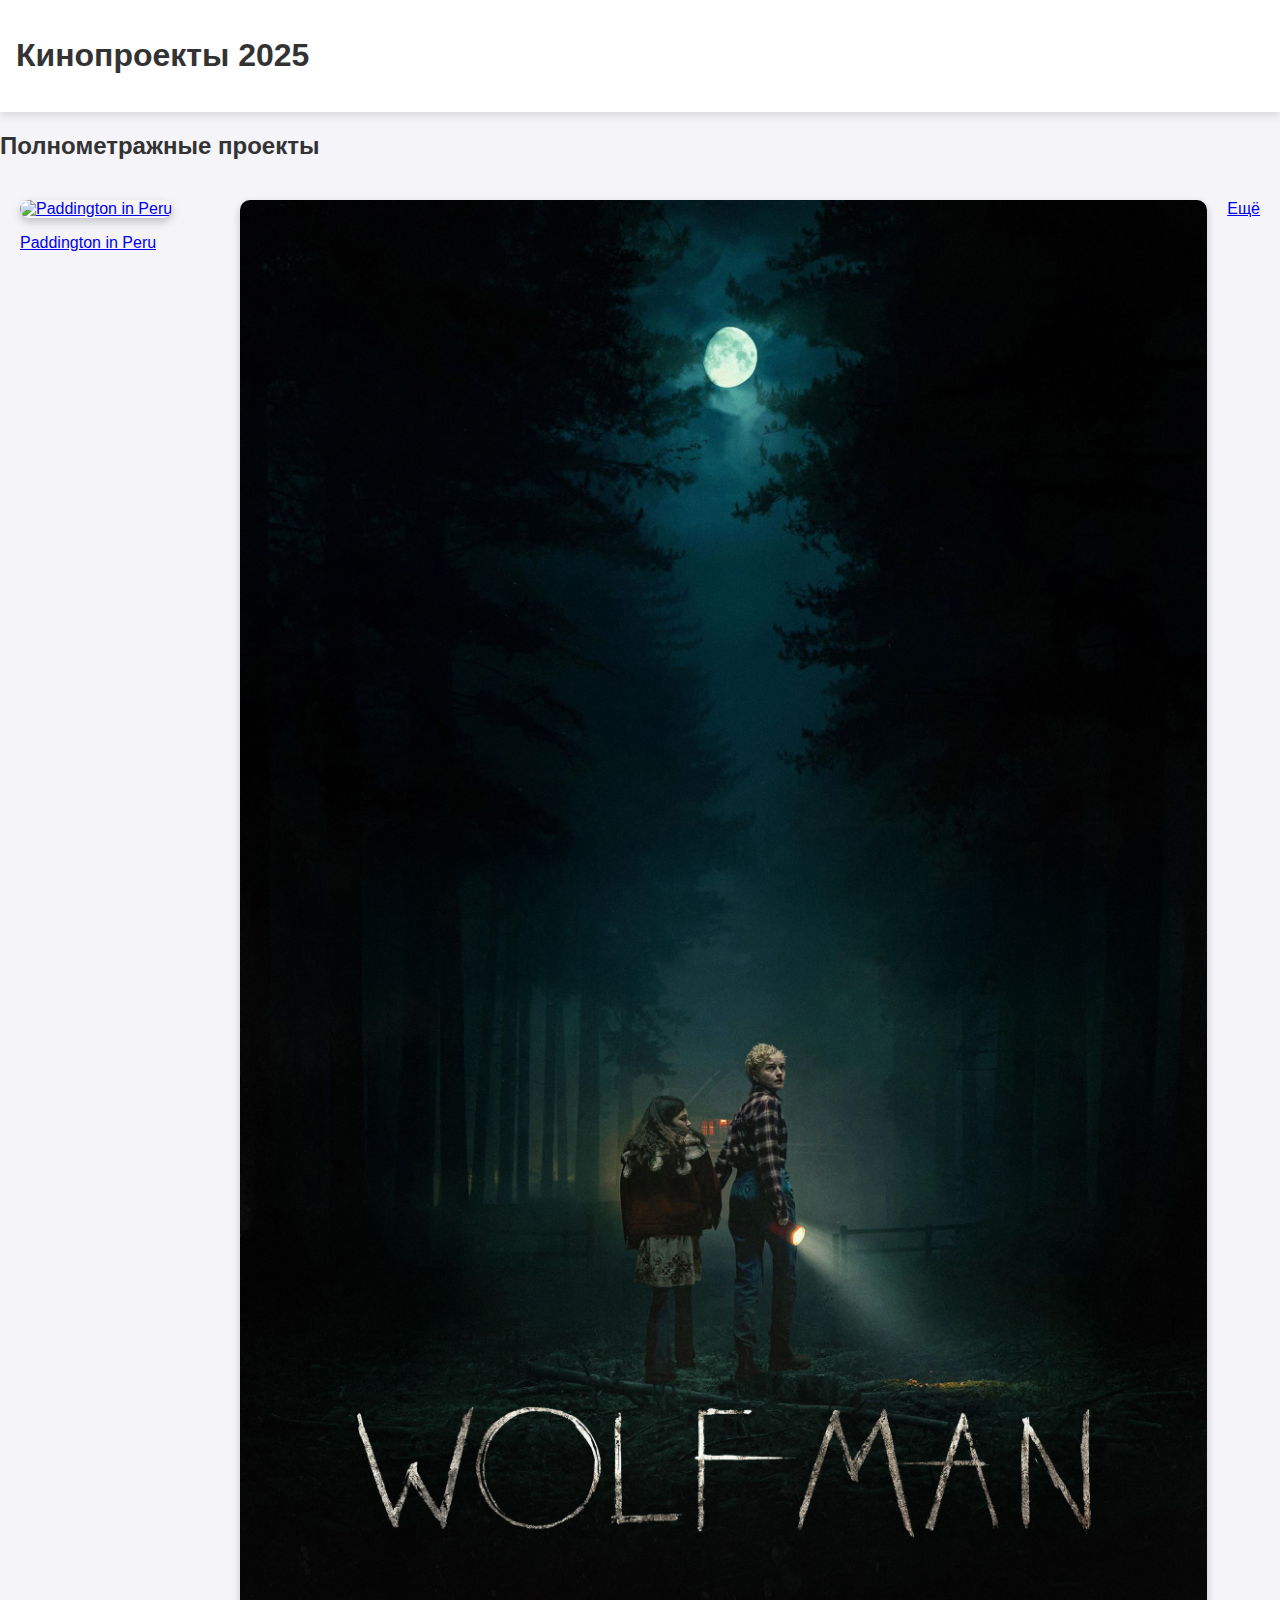
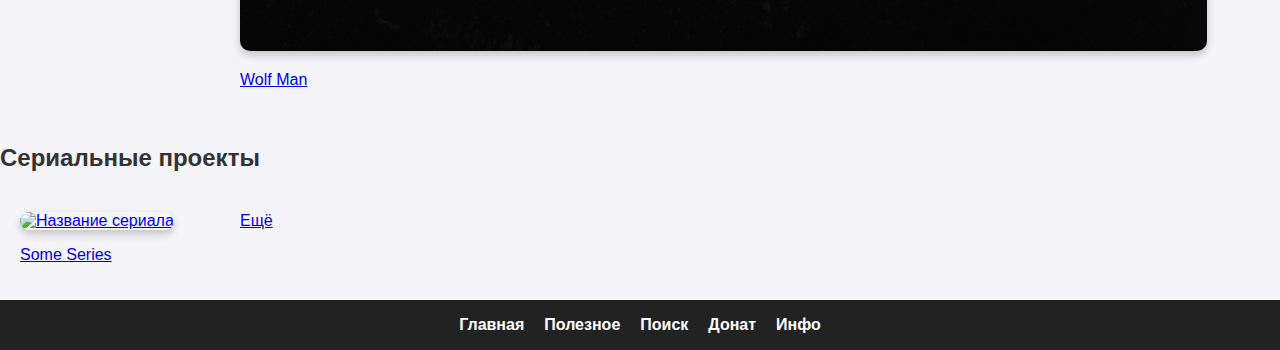
==== commit 05d77daa: "Update index.html" ====
--- a/index.html
+++ b/index.html
@@ -3,42 +3,61 @@
 <head>
   <meta charset="UTF-8">
   <meta name="viewport" content="width=device-width, initial-scale=1.0">
-  <title>Кинопроекты 2025</title>
+  <title>Главная | Кинопроекты 2025</title>
   <link rel="stylesheet" href="style.css">
-  <link rel="stylesheet" href="darkmode.css" id="theme-link">
   <script src="script.js" defer></script>
 </head>
 <body>
-  <header>
-    <h1>Кинопроекты 2025</h1>
-    <div class="theme-toggle">
-      <span>🌞</span>
-      <input type="checkbox" id="theme-switch">
-      <span>🌜</span>
-    </div>
-    <input type="text" id="search-bar" placeholder="Поиск фильмов...">
-  </header>
+  <!-- Главная страница -->
+  <div class="content" id="home">
+    <header>
+      <h1>Кинопроекты 2025</h1>
+    </header>
 
-  <nav>
-    <a href="index.html">Главная</a>
-    <a href="movies.html">Фильмы</a>
-    <a href="series.html">Сериалы</a>
+    <!-- Лента с фильмами -->
+    <section class="carousel-section">
+      <h2>Полнометражные проекты</h2>
+      <div class="carousel">
+        <div class="carousel-item">
+          <a href="details.html?movie=Paddington_in_Peru">
+            <img src="images/Paddington_in_Peru.jpg" alt="Paddington in Peru">
+            <p>Paddington in Peru</p>
+          </a>
+        </div>
+        <div class="carousel-item">
+          <a href="details.html?movie=Wolf_Man">
+            <img src="images/wolf_man.jpg" alt="Wolf Man">
+            <p>Wolf Man</p>
+          </a>
+        </div>
+        <!-- Добавь ещё проекты -->
+        <a href="movies.html" class="more-btn">Ещё</a>
+      </div>
+    </section>
+
+    <!-- Лента с сериалами -->
+    <section class="carousel-section">
+      <h2>Сериальные проекты</h2>
+      <div class="carousel">
+        <div class="carousel-item">
+          <a href="details.html?series=SomeSeries">
+            <img src="images/SomeSeries.jpg" alt="Название сериала">
+            <p>Some Series</p>
+          </a>
+        </div>
+        <!-- Добавь ещё проекты -->
+        <a href="series.html" class="more-btn">Ещё</a>
+      </div>
+    </section>
+  </div>
+
+  <!-- Нижнее меню -->
+  <nav class="bottom-menu">
+    <a href="#home" class="menu-item active">Главная</a>
+    <a href="#useful" class="menu-item">Полезное</a>
+    <a href="#search" class="menu-item">Поиск</a>
+    <a href="#donate" class="menu-item">Донат</a>
+    <a href="#info" class="menu-item">Инфо</a>
   </nav>
-
-  <section id="movie-carousel">
-    <h2>Фильмы</h2>
-    <div class="carousel">
-      <!-- Добавь сюда карусель с фильмами (аналогично в movies.html и series.html) -->
-      <div class="carousel-item">
-        <img src="images/wolf_man.jpg" alt="Человек-волк">
-        <p>Человек-волк — 17 января</p>
-      </div>
-      <!-- Другие фильмы по списку -->
-    </div>
-  </section>
-
-  <footer>
-    <p>&copy; 2025 Все права защищены.</p>
-  </footer>
 </body>
 </html>
